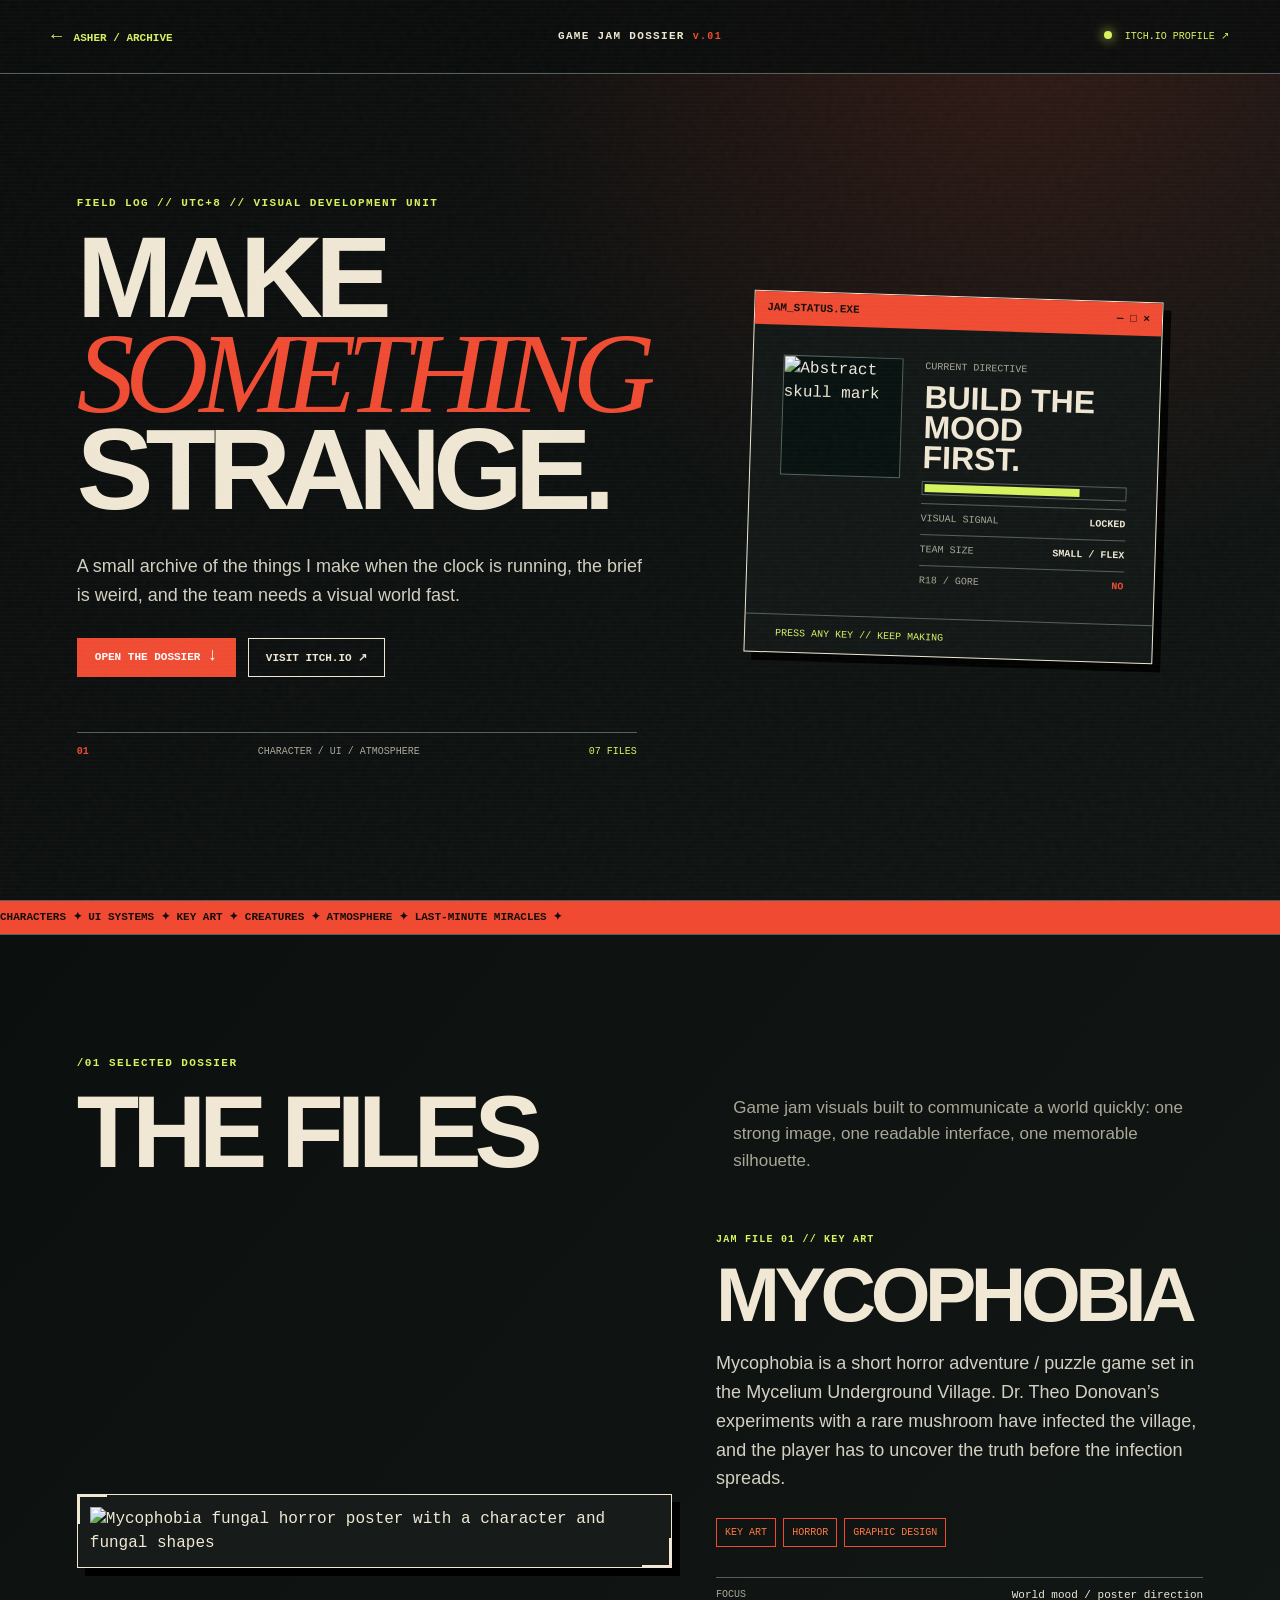
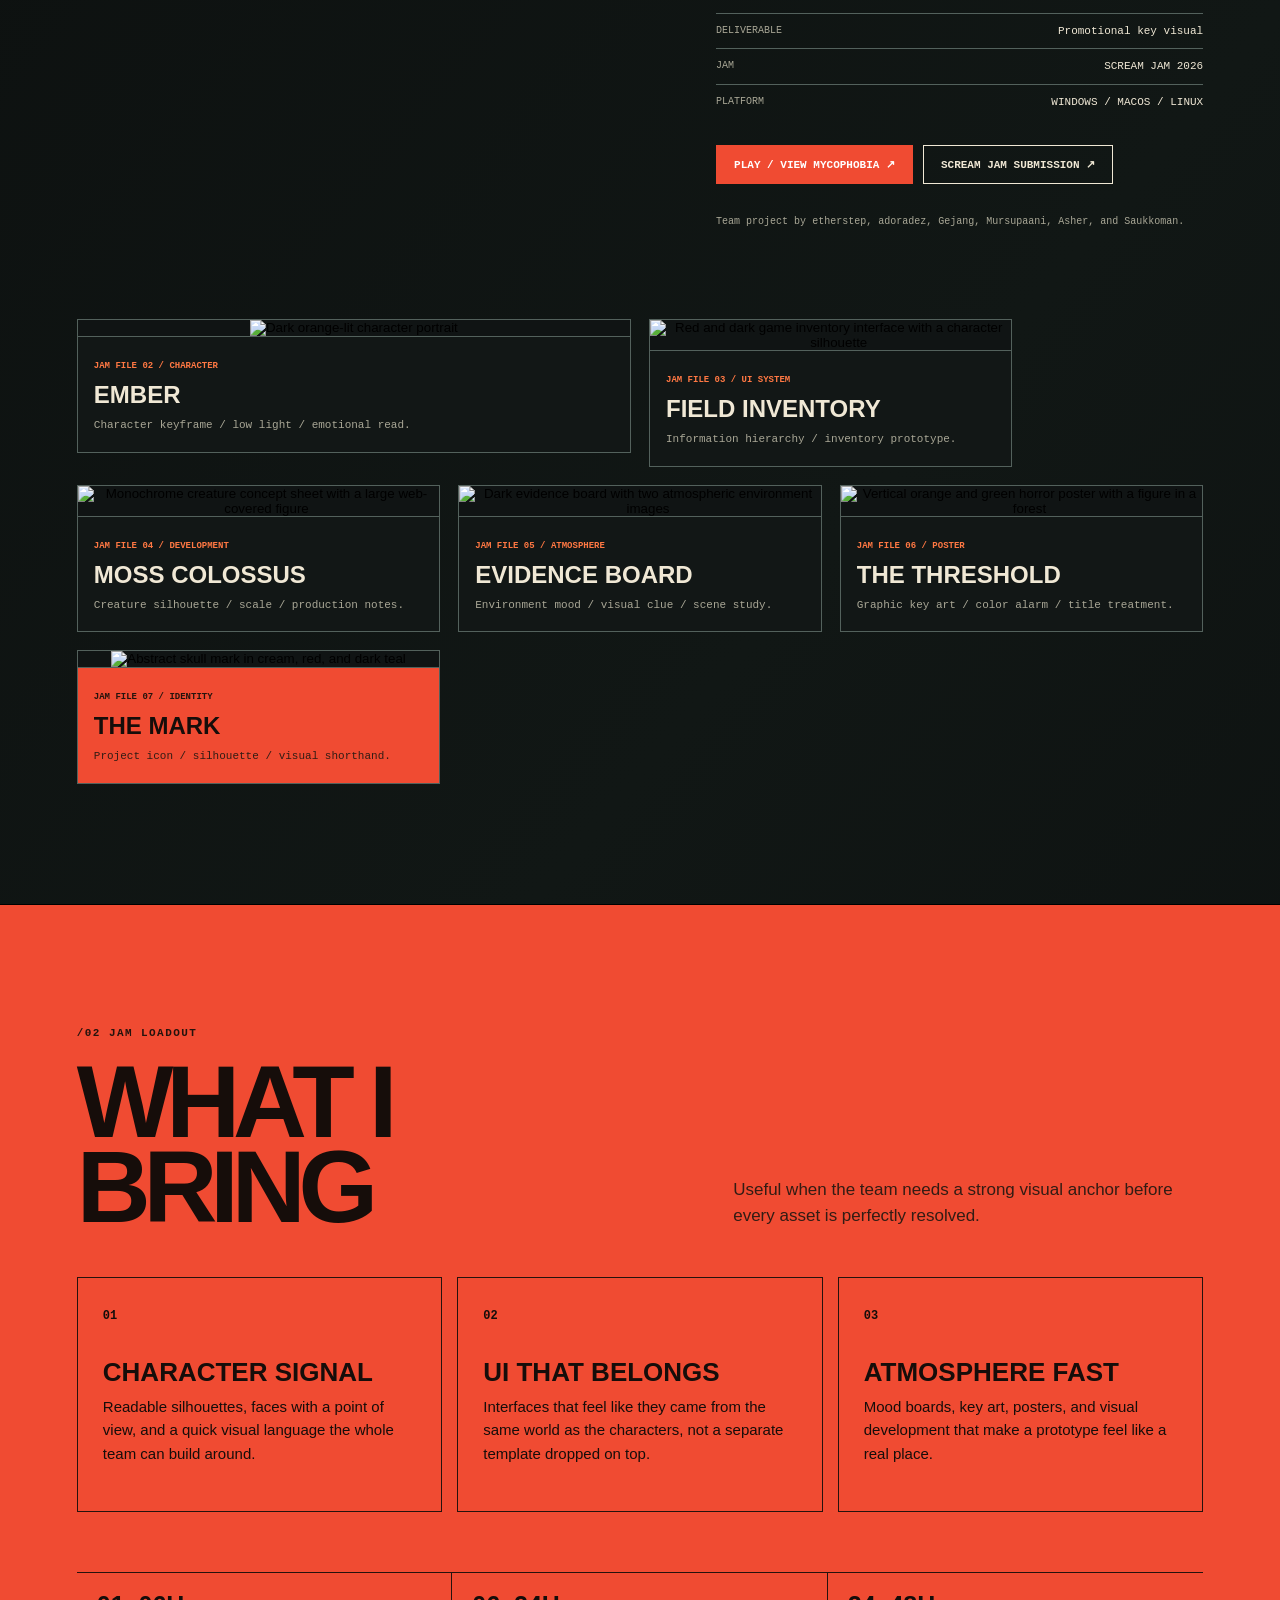
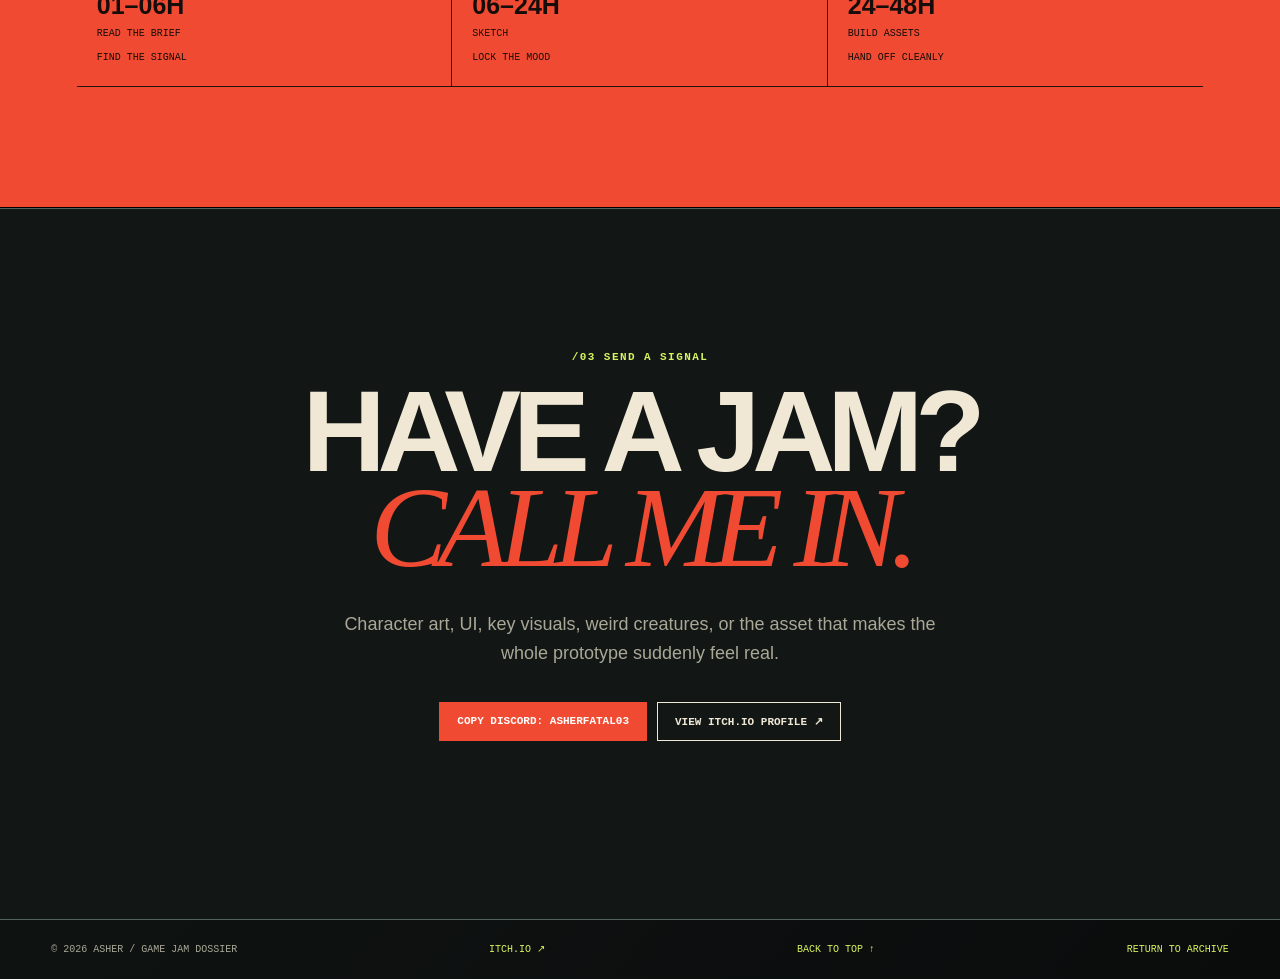
==== gamejam.html @ 1120a33d "Add files via upload" ====
<!doctype html>
<html lang="en">
<head>
  <meta charset="utf-8">
  <meta name="viewport" content="width=device-width, initial-scale=1">
  <meta name="description" content="Asher's game jam archive — character art, UI, visual development, and strange little worlds.">
  <title>Game Jam Archive — Asher</title>
  <link rel="icon" type="image/png" href="assets/gamejam/skull-mark.png">
  <link rel="stylesheet" href="gamejam.css">
  <link rel="stylesheet" href="gamejam-overrides.css">
  <script defer src="gamejam.js"></script>
</head>
<body class="gamejam-page">
  <div class="gj-scanlines" aria-hidden="true"></div>
  <div class="gj-noise" aria-hidden="true"></div>

  <header class="gj-header">
    <a class="gj-back" href="index.html"><span>←</span> ASHER / ARCHIVE</a>
    <div class="gj-header-title">GAME JAM DOSSIER <span>v.01</span></div>
    <div class="gj-live"><i></i> <a href="https://asherhz.itch.io/" target="_blank" rel="noreferrer">ITCH.IO PROFILE ↗</a></div>
  </header>

  <main>
    <section class="gj-hero" id="top">
      <div class="gj-hero-copy">
        <p class="gj-kicker">FIELD LOG // UTC+8 // VISUAL DEVELOPMENT UNIT</p>
        <h1>MAKE<br><em>SOMETHING</em><br>STRANGE.</h1>
        <p class="gj-lede">A small archive of the things I make when the clock is running, the brief is weird, and the team needs a visual world fast.</p>
        <div class="gj-hero-actions">
          <a class="gj-button gj-button-hot" href="#dossier">OPEN THE DOSSIER <span>↓</span></a>
          <a class="gj-button" href="https://asherhz.itch.io/" target="_blank" rel="noreferrer">VISIT ITCH.IO ↗</a>
        </div>
        <div class="gj-stat-line"><span>01</span> CHARACTER / UI / ATMOSPHERE <span>07 FILES</span></div>
      </div>

      <div class="gj-terminal" aria-label="Game jam archive status">
        <div class="gj-terminal-bar"><span>JAM_STATUS.EXE</span><span>— □ ×</span></div>
        <div class="gj-terminal-body">
          <div class="gj-terminal-mark"><img src="assets/gamejam/skull-mark.png" alt="Abstract skull mark"></div>
          <p class="gj-terminal-label">CURRENT DIRECTIVE</p>
          <h2>BUILD THE<br>MOOD FIRST.</h2>
          <div class="gj-progress"><span style="--progress:78%"></span></div>
          <div class="gj-terminal-meta"><span>VISUAL SIGNAL</span><strong>LOCKED</strong></div>
          <div class="gj-terminal-meta"><span>TEAM SIZE</span><strong>SMALL / FLEX</strong></div>
          <div class="gj-terminal-meta"><span>R18 / GORE</span><strong class="gj-no">NO</strong></div>
        </div>
        <div class="gj-terminal-foot">PRESS ANY KEY // KEEP MAKING</div>
      </div>
    </section>

    <section class="gj-marquee" aria-label="Game jam disciplines">
      <div>CHARACTERS ✦ UI SYSTEMS ✦ KEY ART ✦ CREATURES ✦ ATMOSPHERE ✦ LAST-MINUTE MIRACLES ✦&nbsp;</div>
    </section>

    <section class="gj-section" id="dossier">
      <div class="gj-section-heading">
        <div><p class="gj-kicker">/01 SELECTED DOSSIER</p><h2>THE FILES</h2></div>
        <p>Game jam visuals built to communicate a world quickly: one strong image, one readable interface, one memorable silhouette.</p>
      </div>

      <article class="gj-feature">
        <div class="gj-feature-image gj-frame"><span class="gj-corner gj-corner-tl"></span><span class="gj-corner gj-corner-br"></span><img src="assets/gamejam/mycophobia-poster.png" alt="Mycophobia fungal horror poster with a character and fungal shapes"></div>
        <div class="gj-feature-copy">
          <p class="gj-file-id">JAM FILE 01 // KEY ART</p>
          <h3>MYCOPHOBIA</h3>
          <p class="gj-feature-note">Mycophobia is a short horror adventure / puzzle game set in the Mycelium Underground Village. Dr. Theo Donovan’s experiments with a rare mushroom have infected the village, and the player has to uncover the truth before the infection spreads.</p>
          <div class="gj-tag-row"><span>KEY ART</span><span>HORROR</span><span>GRAPHIC DESIGN</span></div>
          <dl class="gj-details">
            <div><dt>FOCUS</dt><dd>World mood / poster direction</dd></div>
            <div><dt>DELIVERABLE</dt><dd>Promotional key visual</dd></div>
            <div><dt>JAM</dt><dd>SCREAM JAM 2026</dd></div>
            <div><dt>PLATFORM</dt><dd>WINDOWS / MACOS / LINUX</dd></div>
          </dl>
          <div class="gj-feature-actions"><a class="gj-button gj-button-hot" href="https://etherstep.itch.io/mycophobia" target="_blank" rel="noreferrer">PLAY / VIEW MYCOPHOBIA ↗</a><a class="gj-button" href="https://itch.io/jam/scream-jam-2026/rate/5213680" target="_blank" rel="noreferrer">SCREAM JAM SUBMISSION ↗</a></div>
          <p class="gj-small-note">Team project by etherstep, adoradez, Gejang, Mursupaani, Asher, and Saukkoman.</p>
        </div>
      </article>

      <div class="gj-file-grid">
        <article class="gj-file-card gj-file-card-wide" data-full="assets/gamejam/ember-portrait.jpeg" data-title="EMBER / CHARACTER KEYFRAME">
          <button class="gj-image-button" aria-label="Open Ember character keyframe"><img src="assets/gamejam/ember-portrait.jpeg" alt="Dark orange-lit character portrait"></button>
          <div class="gj-card-copy"><span>JAM FILE 02 / CHARACTER</span><h3>EMBER</h3><p>Character keyframe / low light / emotional read.</p></div>
        </article>
        <article class="gj-file-card" data-full="assets/gamejam/inventory-ui.jpeg" data-title="FIELD INVENTORY / UI PASS">
          <button class="gj-image-button" aria-label="Open field inventory UI"><img src="assets/gamejam/inventory-ui.jpeg" alt="Red and dark game inventory interface with a character silhouette"></button>
          <div class="gj-card-copy"><span>JAM FILE 03 / UI SYSTEM</span><h3>FIELD INVENTORY</h3><p>Information hierarchy / inventory prototype.</p></div>
        </article>
        <article class="gj-file-card" data-full="assets/gamejam/creature-sheet.jpeg" data-title="MOSS COLOSSUS / CREATURE SHEET">
          <button class="gj-image-button" aria-label="Open moss colossus creature sheet"><img src="assets/gamejam/creature-sheet.jpeg" alt="Monochrome creature concept sheet with a large web-covered figure"></button>
          <div class="gj-card-copy"><span>JAM FILE 04 / DEVELOPMENT</span><h3>MOSS COLOSSUS</h3><p>Creature silhouette / scale / production notes.</p></div>
        </article>
        <article class="gj-file-card gj-file-card-tall" data-full="assets/gamejam/evidence-board.jpeg" data-title="EVIDENCE BOARD / ENVIRONMENT">
          <button class="gj-image-button" aria-label="Open evidence board concept"><img src="assets/gamejam/evidence-board.jpeg" alt="Dark evidence board with two atmospheric environment images"></button>
          <div class="gj-card-copy"><span>JAM FILE 05 / ATMOSPHERE</span><h3>EVIDENCE BOARD</h3><p>Environment mood / visual clue / scene study.</p></div>
        </article>
        <article class="gj-file-card" data-full="assets/gamejam/threshold-poster.jpeg" data-title="THE THRESHOLD / POSTER STUDY">
          <button class="gj-image-button" aria-label="Open the threshold poster"><img src="assets/gamejam/threshold-poster.jpeg" alt="Vertical orange and green horror poster with a figure in a forest"></button>
          <div class="gj-card-copy"><span>JAM FILE 06 / POSTER</span><h3>THE THRESHOLD</h3><p>Graphic key art / color alarm / title treatment.</p></div>
        </article>
        <article class="gj-file-card gj-file-card-mark" data-full="assets/gamejam/skull-mark.png" data-title="MARK / PROJECT ICON">
          <button class="gj-image-button" aria-label="Open project skull mark"><img src="assets/gamejam/skull-mark.png" alt="Abstract skull mark in cream, red, and dark teal"></button>
          <div class="gj-card-copy"><span>JAM FILE 07 / IDENTITY</span><h3>THE MARK</h3><p>Project icon / silhouette / visual shorthand.</p></div>
        </article>
      </div>
    </section>

    <section class="gj-section gj-signal-section" id="process">
      <div class="gj-section-heading gj-section-heading-light">
        <div><p class="gj-kicker">/02 JAM LOADOUT</p><h2>WHAT I BRING</h2></div>
        <p>Useful when the team needs a strong visual anchor before every asset is perfectly resolved.</p>
      </div>
      <div class="gj-loadout-grid">
        <article><span>01</span><h3>CHARACTER SIGNAL</h3><p>Readable silhouettes, faces with a point of view, and a quick visual language the whole team can build around.</p></article>
        <article><span>02</span><h3>UI THAT BELONGS</h3><p>Interfaces that feel like they came from the same world as the characters, not a separate template dropped on top.</p></article>
        <article><span>03</span><h3>ATMOSPHERE FAST</h3><p>Mood boards, key art, posters, and visual development that make a prototype feel like a real place.</p></article>
      </div>
      <div class="gj-timeline" aria-label="Typical game jam contribution timeline">
        <div><strong>01–06H</strong><span>READ THE BRIEF<br>FIND THE SIGNAL</span></div>
        <div><strong>06–24H</strong><span>SKETCH<br>LOCK THE MOOD</span></div>
        <div><strong>24–48H</strong><span>BUILD ASSETS<br>HAND OFF CLEANLY</span></div>
      </div>
    </section>

    <section class="gj-contact" id="contact">
      <p class="gj-kicker">/03 SEND A SIGNAL</p>
      <h2>HAVE A JAM?<br><em>CALL ME IN.</em></h2>
      <p>Character art, UI, key visuals, weird creatures, or the asset that makes the whole prototype suddenly feel real.</p>
      <div class="gj-contact-actions"><button class="gj-button gj-button-hot gj-copy-discord" data-copy="asherfatal03">COPY DISCORD: ASHERFATAL03</button><a class="gj-button" href="https://asherhz.itch.io/" target="_blank" rel="noreferrer">VIEW ITCH.IO PROFILE ↗</a></div>
      <p class="gj-copy-status" aria-live="polite"></p>
    </section>
  </main>

  <footer class="gj-footer"><span>© 2026 ASHER / GAME JAM DOSSIER</span><a href="https://asherhz.itch.io/" target="_blank" rel="noreferrer">ITCH.IO ↗</a><a href="#top">BACK TO TOP ↑</a><a href="index.html">RETURN TO ARCHIVE</a></footer>

  <dialog class="gj-lightbox" aria-label="Game jam artwork viewer">
    <button class="gj-lightbox-close" aria-label="Close artwork viewer">×</button>
    <img src="" alt="">
    <p></p>
  </dialog>
</body>
</html>
---- gamejam.css ----
:root{--gj-bg:#0b0d0d;--gj-panel:#121716;--gj-panel-2:#18201e;--gj-ink:#f0e8d5;--gj-muted:#a9a796;--gj-red:#f04b32;--gj-orange:#ff7843;--gj-acid:#d7f35f;--gj-line:#53615c;--gj-soft:#29332e;--gj-shadow:8px 8px 0 #000}*{box-sizing:border-box}html{scroll-behavior:smooth}body{margin:0;background:var(--gj-bg);color:var(--gj-ink);font-family:"Courier New",Courier,monospace;line-height:1.5}body::selection{background:var(--gj-acid);color:var(--gj-bg)}a{color:inherit}.gamejam-page{min-height:100vh;background:radial-gradient(circle at 80% 0%,rgba(240,75,50,.16),transparent 36rem),linear-gradient(130deg,#0a0c0c,#111715 55%,#0a0c0c)}.gj-scanlines,.gj-noise{position:fixed;inset:0;pointer-events:none;z-index:30}.gj-scanlines{background:repeating-linear-gradient(0deg,transparent 0 3px,rgba(236,231,211,.04) 3px 4px);opacity:.55}.gj-noise{opacity:.12;background-image:url("data:image/svg+xml,%3Csvg viewBox='0 0 160 160' xmlns='http://www.w3.org/2000/svg'%3E%3Cfilter id='n'%3E%3CfeTurbulence type='fractalNoise' baseFrequency='.85' numOctaves='2' stitchTiles='stitch'/%3E%3C/filter%3E%3Crect width='100%25' height='100%25' filter='url(%23n)' opacity='.24'/%3E%3C/svg%3E")}.gj-header{height:74px;padding:0 4vw;border-bottom:1px solid var(--gj-line);display:grid;grid-template-columns:1fr auto 1fr;gap:20px;align-items:center;position:sticky;top:0;z-index:20;background:rgba(11,13,13,.9);backdrop-filter:blur(12px);font-size:11px}.gj-back{text-decoration:none;color:var(--gj-acid);font-weight:bold}.gj-back span{font-size:18px;margin-right:5px}.gj-header-title{font-weight:bold;letter-spacing:.12em}.gj-header-title span{color:var(--gj-red);font-size:10px}.gj-live{justify-self:end;font-size:10px}.gj-live i{display:inline-block;width:8px;height:8px;border-radius:50%;background:var(--gj-acid);box-shadow:0 0 12px var(--gj-acid);margin-right:7px}.gj-hero{min-height:calc(100vh - 74px);max-width:1450px;margin:auto;padding:90px 6vw 110px;display:grid;grid-template-columns:1.1fr .9fr;gap:8vw;align-items:center}.gj-kicker{font-size:11px;letter-spacing:.13em;color:var(--gj-acid);font-weight:bold;margin:0 0 18px}.gj-hero h1,.gj-section-heading h2,.gj-contact h2{font-family:Arial Black,Arial,sans-serif;letter-spacing:-.07em;line-height:.83;margin:0}.gj-hero h1{font-size:clamp(62px,9vw,142px)}em{font-family:Georgia,serif;color:var(--gj-red);font-weight:400;letter-spacing:-.08em}.gj-lede{max-width:620px;color:#d3d0c2;font:18px/1.6 Arial,sans-serif;margin:35px 0 28px}.gj-hero-actions{display:flex;gap:12px;flex-wrap:wrap}.gj-button{border:1px solid var(--gj-ink);background:transparent;color:var(--gj-ink);padding:12px 17px;text-decoration:none;font:700 11px "Courier New",monospace;cursor:pointer;transition:.15s}.gj-button:hover,.gj-button:focus{transform:translate(3px,-3px);box-shadow:4px 4px 0 var(--gj-acid);outline:none}.gj-button-hot{background:var(--gj-red);border-color:var(--gj-red);color:#fff}.gj-button-hot:hover,.gj-button-hot:focus{box-shadow:4px 4px 0 var(--gj-ink)}.gj-button span{font-size:18px;line-height:0}.gj-stat-line{display:flex;justify-content:space-between;gap:20px;max-width:560px;border-top:1px solid var(--gj-line);margin-top:55px;padding-top:11px;color:var(--gj-muted);font-size:10px}.gj-stat-line span:first-child{color:var(--gj-red);font-weight:bold}.gj-stat-line span:last-child{color:var(--gj-acid)}.gj-terminal{background:var(--gj-panel);border:1px solid var(--gj-ink);box-shadow:var(--gj-shadow);transform:rotate(1.8deg);max-width:500px;justify-self:end;width:100%}.gj-terminal-bar{background:var(--gj-red);color:#160d0a;padding:8px 12px;display:flex;justify-content:space-between;font-size:11px;font-weight:bold}.gj-terminal-body{padding:30px;display:grid;grid-template-columns:120px 1fr;gap:8px 22px;align-items:start}.gj-terminal-mark{grid-row:span 4;aspect-ratio:1;background:#07110f;border:1px solid var(--gj-line);display:grid;place-items:center;overflow:hidden}.gj-terminal-mark img{width:100%;height:100%;object-fit:contain;filter:saturate(.7)}.gj-terminal-label{grid-column:2;margin:0;color:var(--gj-muted);font-size:10px}.gj-terminal h2{grid-column:2;font:900 32px/.95 Arial,sans-serif;margin:0}.gj-progress{grid-column:2;height:14px;border:1px solid var(--gj-line);padding:2px}.gj-progress span{display:block;height:100%;width:var(--progress);background:var(--gj-acid)}.gj-terminal-meta{grid-column:2;border-top:1px solid var(--gj-line);padding-top:7px;display:flex;justify-content:space-between;font-size:10px;color:var(--gj-muted)}.gj-terminal-meta strong{color:var(--gj-ink)}.gj-terminal-meta .gj-no{color:var(--gj-red)}.gj-terminal-foot{border-top:1px solid var(--gj-line);padding:11px 30px;color:var(--gj-acid);font-size:10px}.gj-marquee{border-block:1px solid var(--gj-line);background:var(--gj-red);color:#160d0a;overflow:hidden}.gj-marquee div{width:max-content;padding:8px 0;font-size:11px;font-weight:bold;animation:gj-scroll 22s linear infinite}@keyframes gj-scroll{to{transform:translateX(-50%)}}.gj-section{max-width:1450px;margin:auto;padding:120px 6vw}.gj-section-heading{display:grid;grid-template-columns:1fr minmax(280px,470px);gap:32px;align-items:end;margin-bottom:48px}.gj-section-heading h2{font-size:clamp(58px,8vw,120px)}.gj-section-heading>p{font:17px/1.55 Arial,sans-serif;color:var(--gj-muted);margin:0}.gj-feature{display:grid;grid-template-columns:1.1fr .9fr;gap:44px;align-items:center;margin-bottom:80px}.gj-frame{position:relative;background:#171c1a;border:1px solid var(--gj-ink);box-shadow:var(--gj-shadow);padding:12px}.gj-frame img{width:100%;max-height:620px;object-fit:cover}.gj-corner{position:absolute;width:30px;height:30px;border-color:var(--gj-acid);z-index:1}.gj-corner-tl{top:-1px;left:-1px;border-top:3px solid;border-left:3px solid}.gj-corner-br{right:-1px;bottom:-1px;border-right:3px solid;border-bottom:3px solid}.gj-file-id{color:var(--gj-acid);font-size:10px;font-weight:bold;letter-spacing:.12em}.gj-feature-copy h3{font:900 clamp(45px,6vw,85px)/.85 Arial,sans-serif;letter-spacing:-.07em;margin:15px 0 22px}.gj-feature-note{font:18px/1.6 Arial,sans-serif;color:#d3d0c2;max-width:540px}.gj-tag-row{display:flex;gap:7px;flex-wrap:wrap;margin:25px 0}.gj-tag-row span{border:1px solid var(--gj-red);padding:6px 8px;color:var(--gj-orange);font-size:10px}.gj-details{margin:30px 0 0}.gj-details div{display:flex;justify-content:space-between;gap:20px;border-top:1px solid var(--gj-line);padding:9px 0}.gj-details dt{color:var(--gj-muted);font-size:10px}.gj-details dd{margin:0;font-size:11px;text-align:right}.gj-small-note{font-size:10px;color:var(--gj-muted);margin-top:30px}.gj-file-grid{display:grid;grid-template-columns:repeat(12,1fr);gap:18px;align-items:start}.gj-file-card{grid-column:span 4;background:var(--gj-panel);border:1px solid var(--gj-line);min-width:0}.gj-file-card-wide{grid-column:span 6}.gj-file-card-tall{grid-column:span 4}.gj-file-card-mark{background:var(--gj-red);color:#160d0a}.gj-image-button{appearance:none;border:0;border-bottom:1px solid var(--gj-line);display:block;width:100%;padding:0;background:#101414;cursor:zoom-in;overflow:hidden}.gj-image-button img{width:100%;height:250px;object-fit:cover;transition:.35s}.gj-file-card-wide .gj-image-button img{height:315px}.gj-file-card-tall .gj-image-button img{height:410px}.gj-file-card-mark .gj-image-button img{object-fit:contain;background:#101414}.gj-image-button:hover img,.gj-image-button:focus img{transform:scale(1.035);filter:contrast(1.1) saturate(1.15)}.gj-image-button:focus{outline:2px solid var(--gj-acid);outline-offset:-4px}.gj-card-copy{padding:15px 16px 18px}.gj-card-copy span{font-size:9px;color:var(--gj-orange);font-weight:bold}.gj-file-card-mark .gj-card-copy span{color:#24130d}.gj-card-copy h3{font:900 24px/1 Arial,sans-serif;margin:7px 0 10px}.gj-card-copy p{font-size:11px;color:var(--gj-muted);margin:0}.gj-file-card-mark .gj-card-copy p{color:#321c14}.gj-signal-section{max-width:none;background:var(--gj-red);color:#160d0a;border-block:1px solid #000}.gj-section-heading-light .gj-kicker{color:#24130d}.gj-section-heading-light>p{color:#321c14}.gj-loadout-grid{display:grid;grid-template-columns:repeat(3,1fr);gap:15px}.gj-loadout-grid article{border:1px solid #26120d;padding:25px;min-height:235px}.gj-loadout-grid article>span{font-weight:bold;font-size:12px}.gj-loadout-grid h3{font:900 26px/1 Arial,sans-serif;margin:32px 0 10px}.gj-loadout-grid p{font:15px/1.55 Arial,sans-serif;margin:0;max-width:340px}.gj-timeline{display:grid;grid-template-columns:repeat(3,1fr);gap:0;margin-top:60px;border-block:1px solid #26120d}.gj-timeline div{padding:18px 20px;border-right:1px solid #26120d}.gj-timeline div:last-child{border-right:0}.gj-timeline strong{font:900 25px Arial,sans-serif;display:block}.gj-timeline span{font-size:10px;line-height:1.35}.gj-contact{text-align:center;padding:140px 6vw;background:var(--gj-panel);border-top:1px solid var(--gj-line)}.gj-contact h2{font-size:clamp(58px,9vw,135px)}.gj-contact>p:not(.gj-kicker,.gj-copy-status){max-width:600px;margin:34px auto;font:18px/1.6 Arial,sans-serif;color:var(--gj-muted)}.gj-copy-status{height:18px;color:var(--gj-acid);font-size:10px}.gj-footer{border-top:1px solid var(--gj-line);padding:22px 4vw;display:flex;justify-content:space-between;gap:20px;color:var(--gj-muted);font-size:10px}.gj-footer a{color:var(--gj-acid);text-decoration:none}.gj-lightbox{width:min(94vw,1200px);max-height:92vh;background:#111614;border:1px solid var(--gj-ink);padding:38px 14px 14px;box-shadow:12px 12px 0 var(--gj-red)}.gj-lightbox::backdrop{background:rgba(0,0,0,.88);backdrop-filter:blur(5px)}.gj-lightbox img{display:block;max-width:100%;max-height:78vh;margin:auto;object-fit:contain}.gj-lightbox p{text-align:center;color:var(--gj-acid);font-weight:bold;font-size:11px;margin:10px 0 0}.gj-lightbox-close{position:absolute;right:7px;top:5px;border:1px solid var(--gj-ink);background:var(--gj-red);color:#fff;width:28px;height:25px;font-size:18px;cursor:pointer}@media(max-width:950px){.gj-header{grid-template-columns:1fr auto}.gj-header-title{display:none}.gj-hero{grid-template-columns:1fr;padding-top:60px}.gj-terminal{justify-self:start}.gj-feature{grid-template-columns:1fr}.gj-feature-image{max-width:850px}.gj-file-card,.gj-file-card-wide,.gj-file-card-tall{grid-column:span 6}.gj-loadout-grid{grid-template-columns:1fr}.gj-timeline{grid-template-columns:1fr}.gj-timeline div{border-right:0;border-bottom:1px solid #26120d}.gj-timeline div:last-child{border-bottom:0}}@media(max-width:620px){.gj-header{height:auto;min-height:65px;padding:14px 20px}.gj-live{font-size:0}.gj-live i{font-size:initial;margin-right:0}.gj-hero,.gj-section{padding-left:20px;padding-right:20px}.gj-hero h1{font-size:60px}.gj-terminal-body{grid-template-columns:90px 1fr;padding:20px}.gj-terminal-mark{grid-row:span 4}.gj-terminal h2{font-size:25px}.gj-terminal-foot{padding-inline:20px}.gj-section-heading{grid-template-columns:1fr}.gj-section-heading h2{font-size:56px}.gj-file-card,.gj-file-card-wide,.gj-file-card-tall{grid-column:span 12}.gj-file-card-wide .gj-image-button img,.gj-image-button img,.gj-file-card-tall .gj-image-button img{height:280px}.gj-contact{padding:100px 20px}.gj-contact h2{font-size:56px}.gj-footer{padding:20px;flex-direction:column}.gj-stat-line{font-size:9px}.gj-feature-copy h3{font-size:55px}}@media(prefers-reduced-motion:reduce){*{scroll-behavior:auto!important;animation:none!important;transition:none!important}}
---- gamejam-overrides.css ----
.gj-feature-actions{display:flex;flex-wrap:wrap;gap:10px;margin-top:26px}
.gj-contact-actions{display:flex;justify-content:center;flex-wrap:wrap;gap:10px}
.gj-live a{color:var(--gj-acid);text-decoration:none}.gj-live a:hover,.gj-live a:focus{color:white}
@media(max-width:620px){.gj-feature-actions .gj-button,.gj-contact-actions .gj-button{width:100%;text-align:center}}
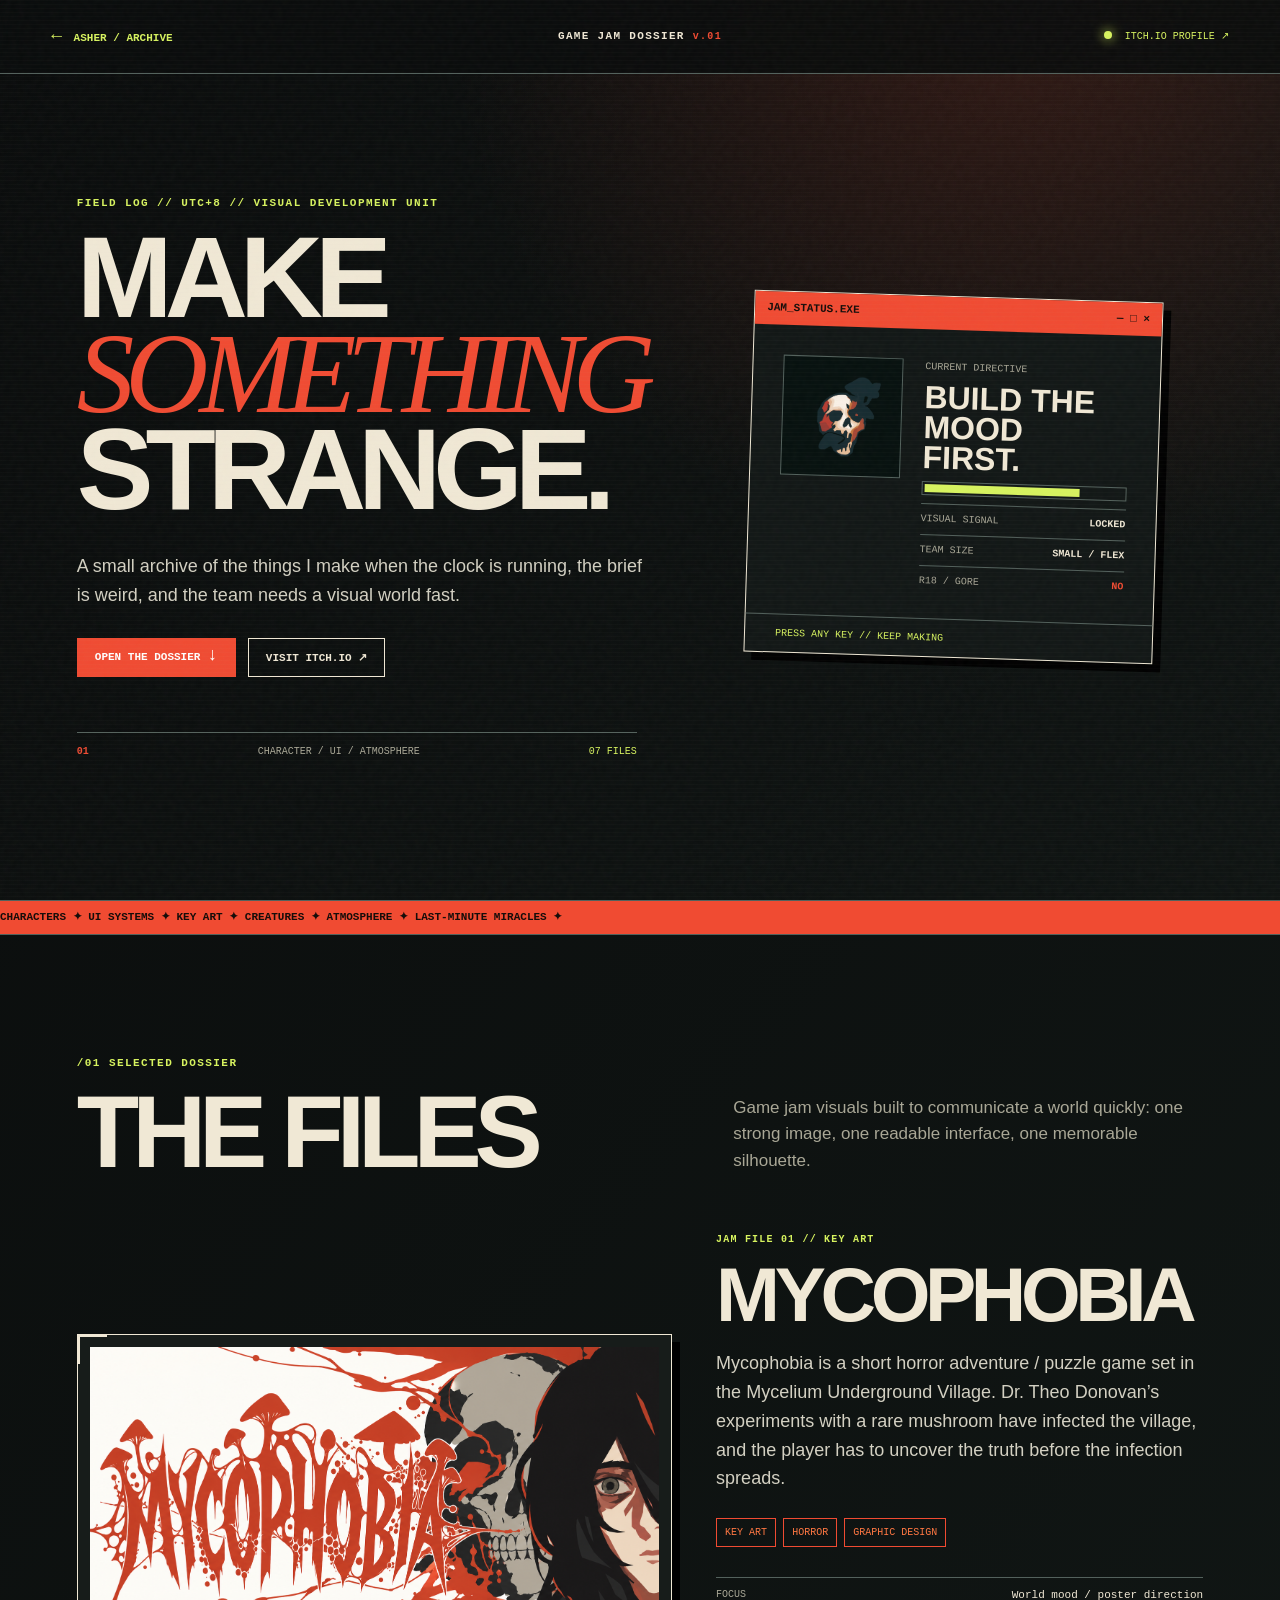
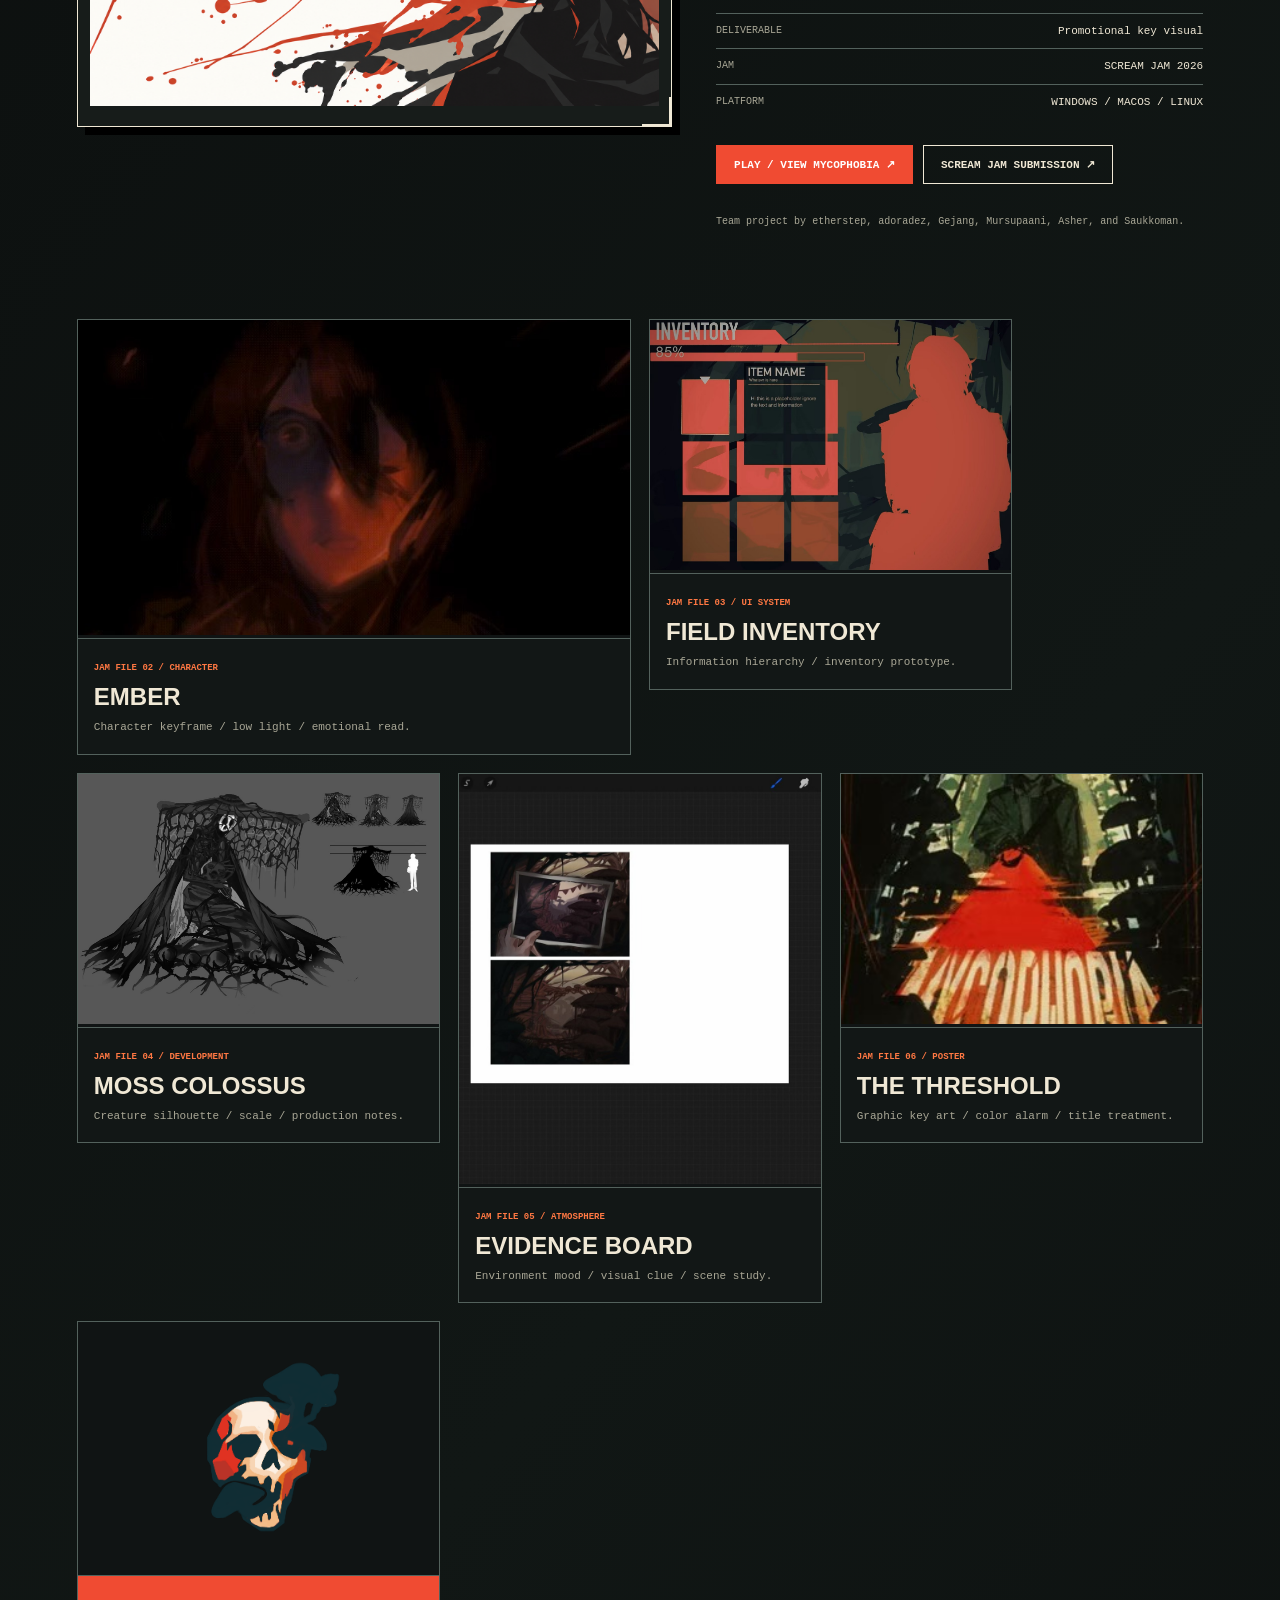
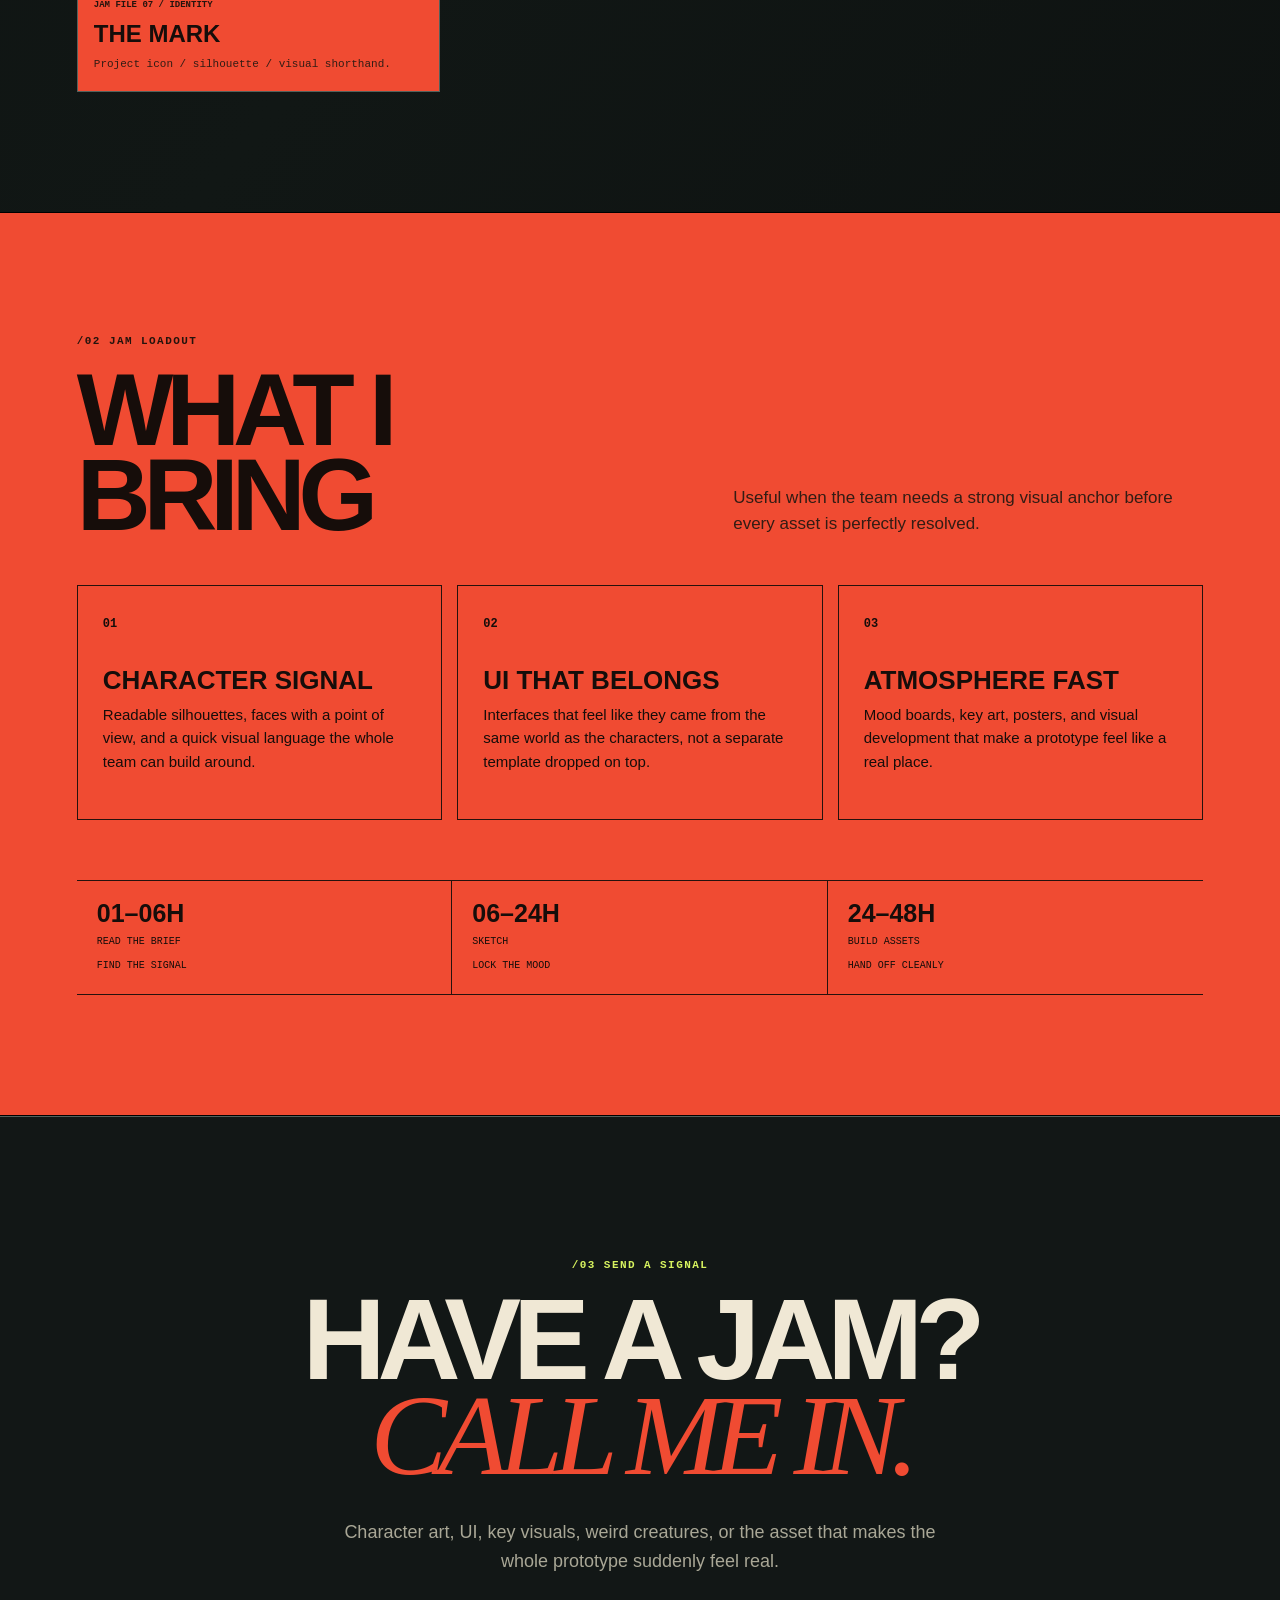
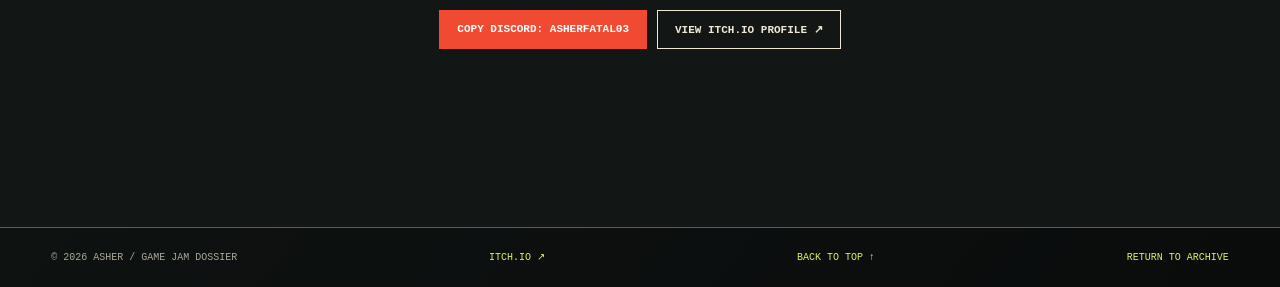
==== commit 10d7b9b8: "Fix game jam asset paths" ====
--- a/gamejam.html
+++ b/gamejam.html
@@ -5,7 +5,7 @@
   <meta name="viewport" content="width=device-width, initial-scale=1">
   <meta name="description" content="Asher's game jam archive — character art, UI, visual development, and strange little worlds.">
   <title>Game Jam Archive — Asher</title>
-  <link rel="icon" type="image/png" href="assets/gamejam/skull-mark.png">
+  <link rel="icon" type="image/png" href="skull-mark.png">
   <link rel="stylesheet" href="gamejam.css">
   <link rel="stylesheet" href="gamejam-overrides.css">
   <script defer src="gamejam.js"></script>
@@ -36,7 +36,7 @@
       <div class="gj-terminal" aria-label="Game jam archive status">
         <div class="gj-terminal-bar"><span>JAM_STATUS.EXE</span><span>— □ ×</span></div>
         <div class="gj-terminal-body">
-          <div class="gj-terminal-mark"><img src="assets/gamejam/skull-mark.png" alt="Abstract skull mark"></div>
+          <div class="gj-terminal-mark"><img src="skull-mark.png" alt="Abstract skull mark"></div>
           <p class="gj-terminal-label">CURRENT DIRECTIVE</p>
           <h2>BUILD THE<br>MOOD FIRST.</h2>
           <div class="gj-progress"><span style="--progress:78%"></span></div>
@@ -59,7 +59,7 @@
       </div>
 
       <article class="gj-feature">
-        <div class="gj-feature-image gj-frame"><span class="gj-corner gj-corner-tl"></span><span class="gj-corner gj-corner-br"></span><img src="assets/gamejam/mycophobia-poster.png" alt="Mycophobia fungal horror poster with a character and fungal shapes"></div>
+        <div class="gj-feature-image gj-frame"><span class="gj-corner gj-corner-tl"></span><span class="gj-corner gj-corner-br"></span><img src="mycophobia-poster.png" alt="Mycophobia fungal horror poster with a character and fungal shapes"></div>
         <div class="gj-feature-copy">
           <p class="gj-file-id">JAM FILE 01 // KEY ART</p>
           <h3>MYCOPHOBIA</h3>
@@ -77,28 +77,28 @@
       </article>
 
       <div class="gj-file-grid">
-        <article class="gj-file-card gj-file-card-wide" data-full="assets/gamejam/ember-portrait.jpeg" data-title="EMBER / CHARACTER KEYFRAME">
-          <button class="gj-image-button" aria-label="Open Ember character keyframe"><img src="assets/gamejam/ember-portrait.jpeg" alt="Dark orange-lit character portrait"></button>
+        <article class="gj-file-card gj-file-card-wide" data-full="ember-portrait.jpeg" data-title="EMBER / CHARACTER KEYFRAME">
+          <button class="gj-image-button" aria-label="Open Ember character keyframe"><img src="ember-portrait.jpeg" alt="Dark orange-lit character portrait"></button>
           <div class="gj-card-copy"><span>JAM FILE 02 / CHARACTER</span><h3>EMBER</h3><p>Character keyframe / low light / emotional read.</p></div>
         </article>
-        <article class="gj-file-card" data-full="assets/gamejam/inventory-ui.jpeg" data-title="FIELD INVENTORY / UI PASS">
-          <button class="gj-image-button" aria-label="Open field inventory UI"><img src="assets/gamejam/inventory-ui.jpeg" alt="Red and dark game inventory interface with a character silhouette"></button>
+        <article class="gj-file-card" data-full="inventory-ui.jpeg" data-title="FIELD INVENTORY / UI PASS">
+          <button class="gj-image-button" aria-label="Open field inventory UI"><img src="inventory-ui.jpeg" alt="Red and dark game inventory interface with a character silhouette"></button>
           <div class="gj-card-copy"><span>JAM FILE 03 / UI SYSTEM</span><h3>FIELD INVENTORY</h3><p>Information hierarchy / inventory prototype.</p></div>
         </article>
-        <article class="gj-file-card" data-full="assets/gamejam/creature-sheet.jpeg" data-title="MOSS COLOSSUS / CREATURE SHEET">
-          <button class="gj-image-button" aria-label="Open moss colossus creature sheet"><img src="assets/gamejam/creature-sheet.jpeg" alt="Monochrome creature concept sheet with a large web-covered figure"></button>
+        <article class="gj-file-card" data-full="creature-sheet.jpeg" data-title="MOSS COLOSSUS / CREATURE SHEET">
+          <button class="gj-image-button" aria-label="Open moss colossus creature sheet"><img src="creature-sheet.jpeg" alt="Monochrome creature concept sheet with a large web-covered figure"></button>
           <div class="gj-card-copy"><span>JAM FILE 04 / DEVELOPMENT</span><h3>MOSS COLOSSUS</h3><p>Creature silhouette / scale / production notes.</p></div>
         </article>
-        <article class="gj-file-card gj-file-card-tall" data-full="assets/gamejam/evidence-board.jpeg" data-title="EVIDENCE BOARD / ENVIRONMENT">
-          <button class="gj-image-button" aria-label="Open evidence board concept"><img src="assets/gamejam/evidence-board.jpeg" alt="Dark evidence board with two atmospheric environment images"></button>
+        <article class="gj-file-card gj-file-card-tall" data-full="evidence-board.jpeg" data-title="EVIDENCE BOARD / ENVIRONMENT">
+          <button class="gj-image-button" aria-label="Open evidence board concept"><img src="evidence-board.jpeg" alt="Dark evidence board with two atmospheric environment images"></button>
           <div class="gj-card-copy"><span>JAM FILE 05 / ATMOSPHERE</span><h3>EVIDENCE BOARD</h3><p>Environment mood / visual clue / scene study.</p></div>
         </article>
-        <article class="gj-file-card" data-full="assets/gamejam/threshold-poster.jpeg" data-title="THE THRESHOLD / POSTER STUDY">
-          <button class="gj-image-button" aria-label="Open the threshold poster"><img src="assets/gamejam/threshold-poster.jpeg" alt="Vertical orange and green horror poster with a figure in a forest"></button>
+        <article class="gj-file-card" data-full="threshold-poster.jpeg" data-title="THE THRESHOLD / POSTER STUDY">
+          <button class="gj-image-button" aria-label="Open the threshold poster"><img src="threshold-poster.jpeg" alt="Vertical orange and green horror poster with a figure in a forest"></button>
           <div class="gj-card-copy"><span>JAM FILE 06 / POSTER</span><h3>THE THRESHOLD</h3><p>Graphic key art / color alarm / title treatment.</p></div>
         </article>
-        <article class="gj-file-card gj-file-card-mark" data-full="assets/gamejam/skull-mark.png" data-title="MARK / PROJECT ICON">
-          <button class="gj-image-button" aria-label="Open project skull mark"><img src="assets/gamejam/skull-mark.png" alt="Abstract skull mark in cream, red, and dark teal"></button>
+        <article class="gj-file-card gj-file-card-mark" data-full="skull-mark.png" data-title="MARK / PROJECT ICON">
+          <button class="gj-image-button" aria-label="Open project skull mark"><img src="skull-mark.png" alt="Abstract skull mark in cream, red, and dark teal"></button>
           <div class="gj-card-copy"><span>JAM FILE 07 / IDENTITY</span><h3>THE MARK</h3><p>Project icon / silhouette / visual shorthand.</p></div>
         </article>
       </div>
